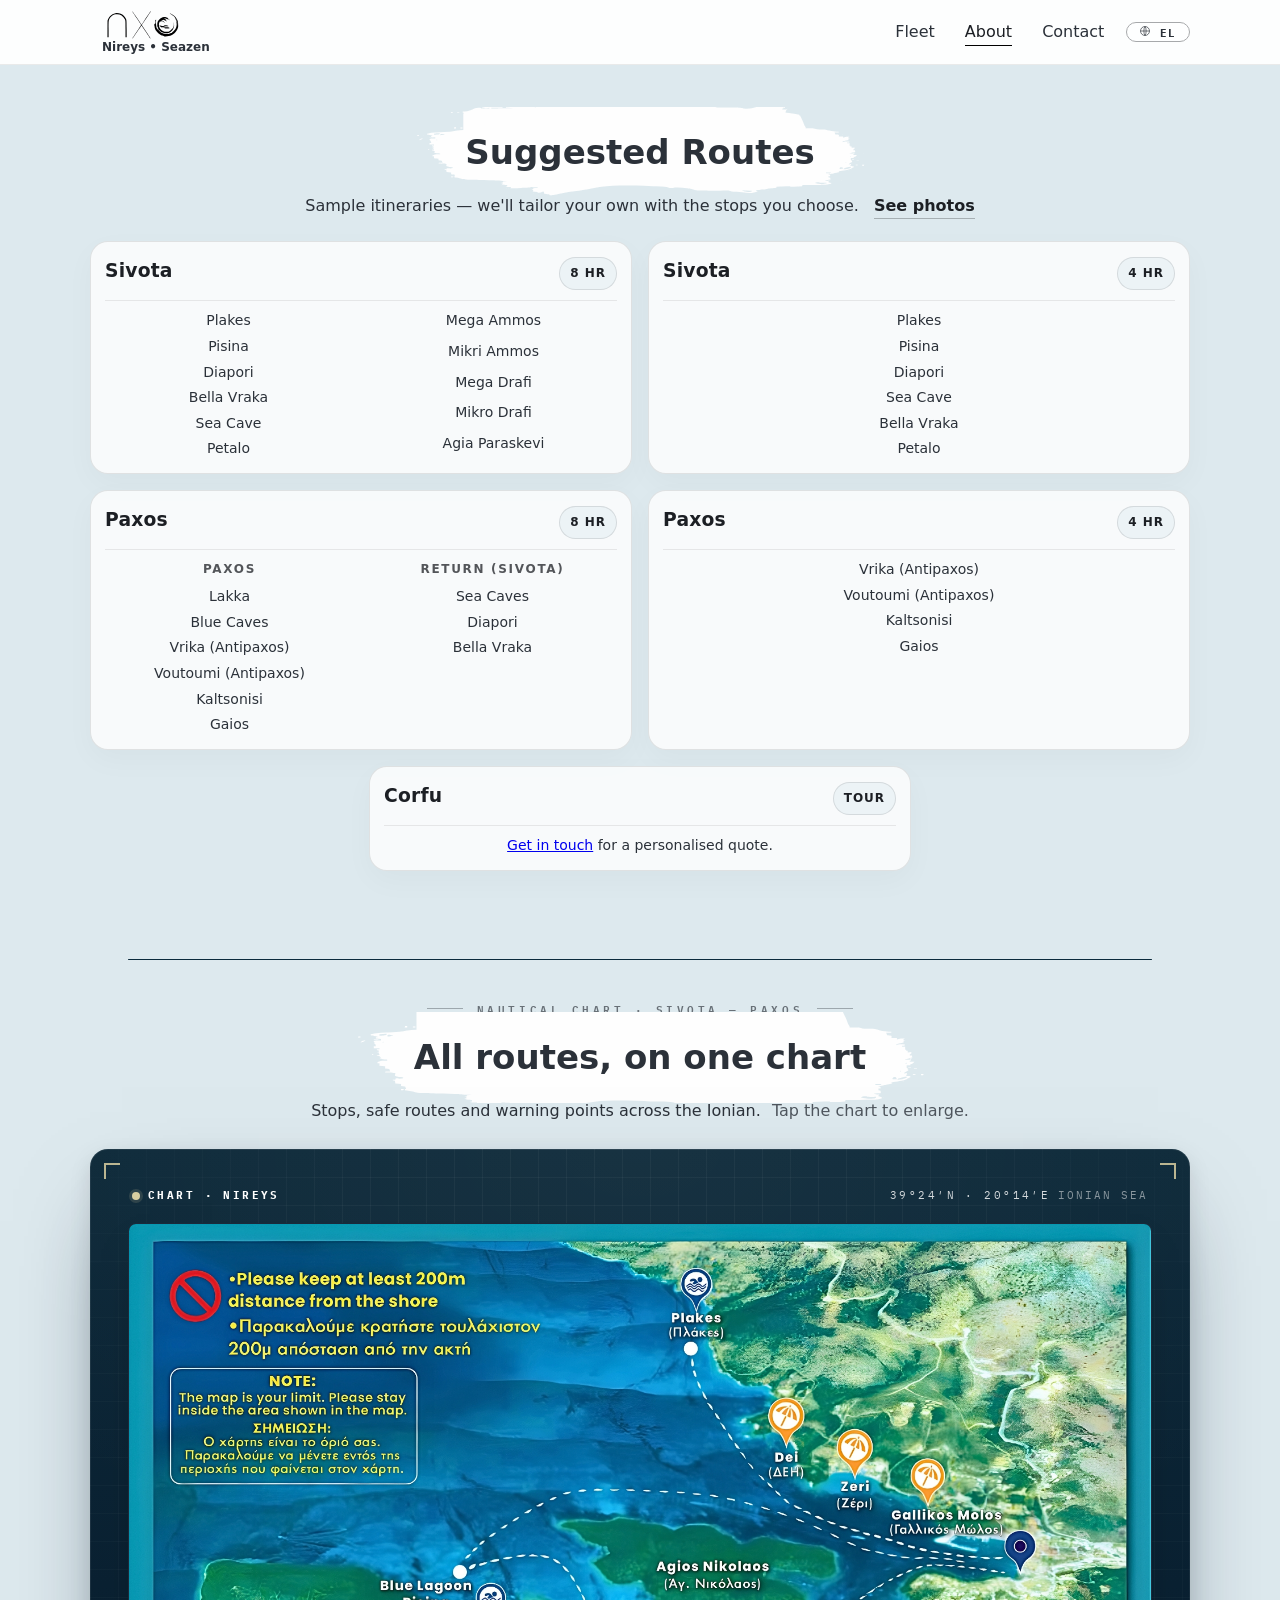
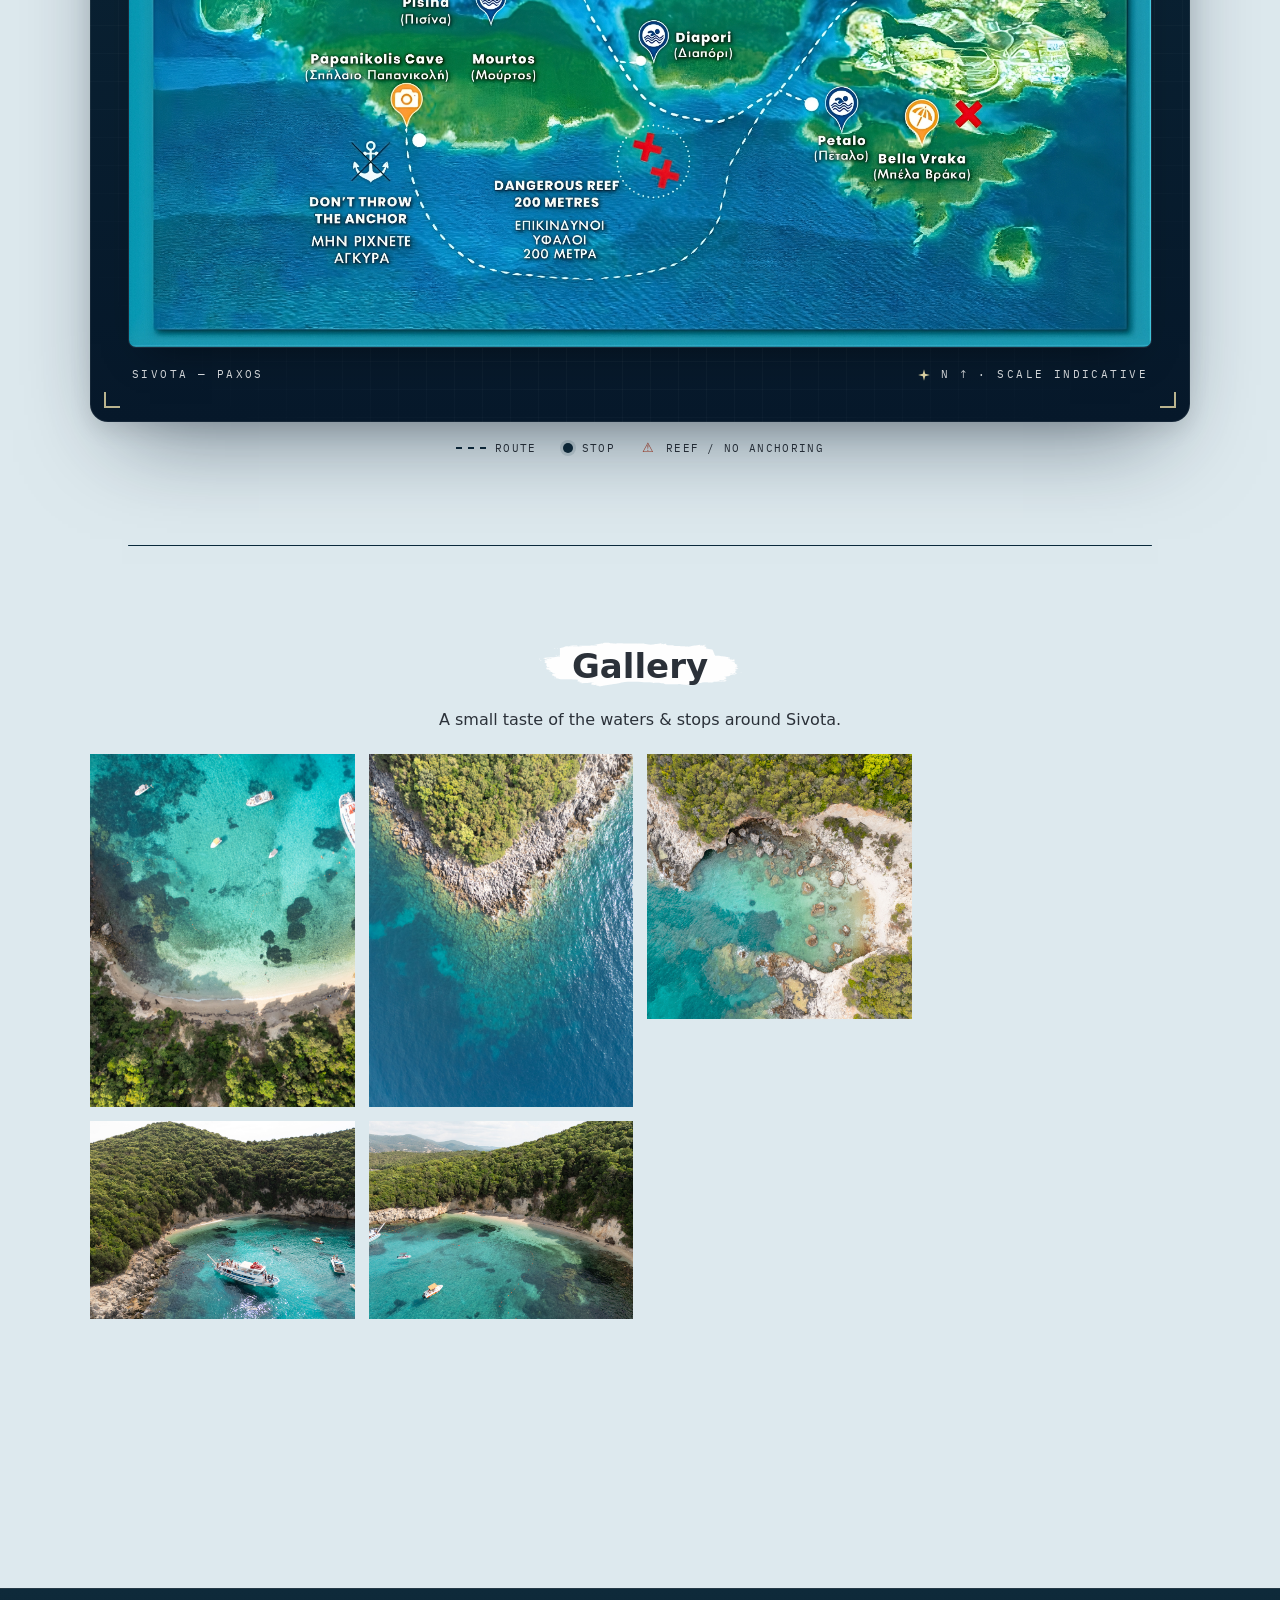
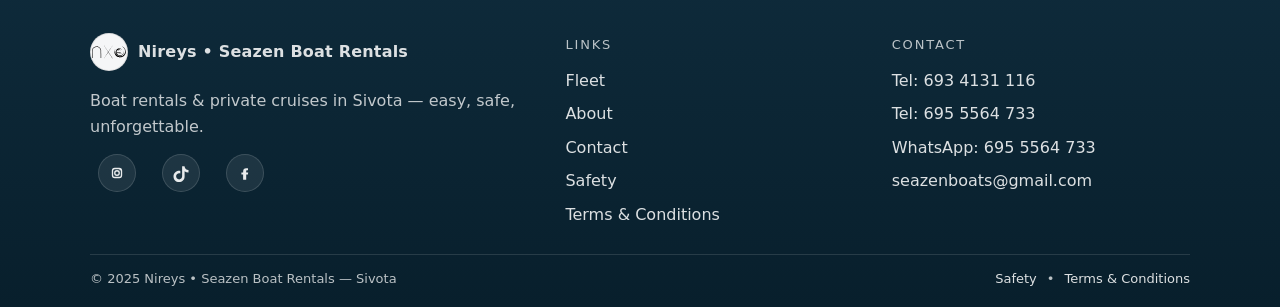
==== about.en.html @ 86f26b57 "first commit" ====
<!doctype html>
<html lang="en">
<head>
  <meta charset="utf-8"/>
  <meta name="viewport" content="width=device-width, initial-scale=1"/>
  <title>About &amp; Routes · Nireys • Seazen Boat Rentals — Sivota</title>
  <meta name="description" content="Suggested routes from Sivota, ideas for stops and a photo gallery — Nireys • Seazen Boat Rentals."/>
  <link rel="icon" href="assets/logo.svg"/>
  <link rel="stylesheet" href="styles.css"/>

  <link rel="preconnect" href="https://fonts.googleapis.com">
  <link rel="preconnect" href="https://fonts.gstatic.com" crossorigin>
  <link rel="stylesheet" href="https://fonts.googleapis.com/css2?family=IBM+Plex+Mono:wght@400;600;700&display=swap">

  <style>
    /* ===== Utility: pages without hero (fixed header offset) ===== */
    .page-offset{
      padding-top: var(--header-h);
    }

    /* ===================== GALLERY (About) ===================== */
    .gallery-grid{
      columns: 4;
      column-gap: 14px;
    }

    .gallery-grid .g-item{
      width: 100%;
      display: block;
      margin: 0 0 14px;

      padding: 0;
      border: 0;
      background: transparent;

      overflow: hidden;
      cursor: zoom-in;

      -webkit-tap-highlight-color: transparent;
    }

    .gallery-grid .g-item:focus-visible{
      outline: 2px solid color-mix(in oklab, var(--navy), white 25%);
      outline-offset: 3px;
    }

    .gallery-grid img{
      width: 100%;
      height: auto;
      display: block;
    }

    @media (max-width: 900px){
      .gallery-grid{ columns: 2; column-gap: 10px; }
      .gallery-grid .g-item{ margin-bottom: 10px; }
    }
    @media (max-width: 480px){
      .gallery-grid{ column-gap: 8px; }
      .gallery-grid .g-item{ margin-bottom: 8px; }
    }

    /* ===================== LIGHTBOX (global, reusable) ===================== */
    .lb-backdrop{
      position:fixed; inset:0; z-index:2000;
      background: rgba(0,0,0,.88);
      display:flex; align-items:center; justify-content:center;
    }
    .lb-backdrop[hidden]{ display:none }

    .lb-dialog{ position:relative; width:min(92vw, 1100px); }

    .lb-figure{
      position:relative;
      background:#000;
      border-radius:12px;
      overflow:hidden;
      aspect-ratio: 16/10;
    }

    .lb-figure img{
      width:100%;
      height:100%;
      object-fit:contain;
      background:#000;
      display:block;
    }

    .lb-close, .lb-prev, .lb-next{
      position:absolute; top:50%; transform:translateY(-50%);
      width:44px; height:44px; border:none; border-radius:999px; cursor:pointer;
      display:grid; place-items:center; color:#fff; background: rgba(255,255,255,.18);
      box-shadow:0 6px 20px rgba(0,0,0,.35);
      backdrop-filter: blur(2px);
    }

    .lb-prev{ left:10px }
    .lb-next{ right:10px }

    .lb-close{
      top:10px; right:10px; transform:none;
      width:40px; height:40px;
    }

    .lb-close:hover, .lb-prev:hover, .lb-next:hover{
      background: rgba(255,255,255,.28);
    }

    @media (max-width:640px){
      .lb-dialog{ width:100vw }
      .lb-figure{ aspect-ratio:auto; height: 86svh }
    }

    .sub-link{
      display:inline-block;
      margin-left: 10px;
      font-weight: 800;
      color: var(--ink);
      text-decoration: none;
      border-bottom: 1px solid rgba(0,0,0,.25);
    }

    .sub-link:hover{
      border-bottom-color: rgba(0,0,0,.55);
    }

    /* ===================== CHART / NAUTICAL MAP ===================== */
    .chart-section{ padding-top: 8px; }

    .chart-kicker{
      font-family: "IBM Plex Mono", ui-monospace, SFMono-Regular, Menlo, Consolas, monospace;
      font-size: 11px;
      font-weight: 600;
      letter-spacing: .32em;
      text-transform: uppercase;
      color: var(--ink-soft);
      opacity: .65;
      text-align: center;
      margin: 0 0 8px;
      display: flex;
      align-items: center;
      justify-content: center;
      gap: 14px;
    }
    .chart-kicker::before,
    .chart-kicker::after{
      content: "";
      width: 36px;
      height: 1px;
      background: currentColor;
      opacity: .55;
    }

    .chart-section h2{ text-align: center; }
    .chart-section .sub{ text-align: center; }

    .chart-frame{
      position: relative;
      margin: 26px auto 18px;
      padding: 38px;
      background:
        radial-gradient(120% 90% at 50% 0%, rgba(255,255,255,.04), transparent 60%),
        linear-gradient(180deg, #0e2a3a, #06182a);
      border-radius: 18px;
      box-shadow:
        0 40px 90px -32px rgba(8, 24, 42, .55),
        0 8px 22px rgba(0, 0, 0, .10),
        inset 0 0 0 1px rgba(255, 255, 255, .06);
      overflow: hidden;
    }

    .chart-frame::before{
      content: "";
      position: absolute; inset: 0;
      background-image:
        linear-gradient(rgba(255,255,255,.04) 1px, transparent 1px),
        linear-gradient(90deg, rgba(255,255,255,.04) 1px, transparent 1px);
      background-size: 28px 28px;
      mask-image: radial-gradient(ellipse at 50% 40%, #000 55%, transparent 92%);
      -webkit-mask-image: radial-gradient(ellipse at 50% 40%, #000 55%, transparent 92%);
      pointer-events: none;
    }

    .chart-corner{
      position: absolute;
      width: 16px; height: 16px;
      border-color: rgba(217, 206, 160, .85);
      border-style: solid;
      border-width: 0;
      pointer-events: none;
      z-index: 3;
    }
    .chart-corner--tl{ top: 14px; left: 14px;  border-left-width: 2px; border-top-width: 2px; }
    .chart-corner--tr{ top: 14px; right: 14px; border-right-width: 2px; border-top-width: 2px; }
    .chart-corner--bl{ bottom: 14px; left: 14px;  border-left-width: 2px; border-bottom-width: 2px; }
    .chart-corner--br{ bottom: 14px; right: 14px; border-right-width: 2px; border-bottom-width: 2px; }

    .chart-bar{
      position: relative;
      z-index: 2;
      display: flex;
      align-items: center;
      justify-content: space-between;
      gap: 16px;
      color: rgba(255, 255, 255, .82);
      font-family: "IBM Plex Mono", ui-monospace, SFMono-Regular, Menlo, Consolas, monospace;
      font-size: 11px;
      letter-spacing: .22em;
      text-transform: uppercase;
    }
    .chart-bar--top{ margin: 0 4px 18px; }
    .chart-bar--bot{ margin: 18px 4px 0; }

    .chart-tag{
      display: inline-flex;
      align-items: center;
      gap: 8px;
      white-space: nowrap;
    }
    .chart-tag__dot{
      width: 8px; height: 8px;
      border-radius: 999px;
      background: #d9cea0;
      box-shadow: 0 0 0 3px rgba(217, 206, 160, .15);
    }
    .chart-tag--strong{ color: #fff; font-weight: 700; }
    .chart-tag__sub{
      color: rgba(255,255,255,.5);
      font-weight: 400;
      letter-spacing: .18em;
    }

    .chart-compass{
      display: inline-flex;
      align-items: center;
      justify-content: center;
      width: 18px; height: 18px;
      color: #d9cea0;
    }

    .chart-image{
      position: relative;
      z-index: 1;
      display: block;
      width: 100%;
      margin: 0;
      padding: 0;
      background: #07182a;
      border: 1px solid rgba(255, 255, 255, .08);
      border-radius: 8px;
      overflow: hidden;
      cursor: zoom-in;
      -webkit-tap-highlight-color: transparent;
      box-shadow:
        inset 0 0 0 1px rgba(0, 0, 0, .35),
        0 18px 40px -22px rgba(0, 0, 0, .55);
    }

    .chart-image img{
      display: block;
      width: 100%;
      height: auto;
      transition: transform .7s cubic-bezier(.2, .7, .2, 1);
    }

    .chart-image:hover img,
    .chart-image:focus-visible img{ transform: scale(1.018); }

    .chart-image:focus-visible{
      outline: 2px solid color-mix(in oklab, var(--wheat), white 20%);
      outline-offset: 4px;
    }

    .chart-zoom{
      position: absolute;
      bottom: 14px; right: 14px;
      display: inline-flex;
      align-items: center;
      gap: 8px;
      padding: 9px 13px;
      border-radius: 999px;
      background: rgba(7, 24, 42, .82);
      color: #fff;
      font-family: "IBM Plex Mono", ui-monospace, SFMono-Regular, Menlo, Consolas, monospace;
      font-size: 10px;
      font-weight: 600;
      letter-spacing: .22em;
      text-transform: uppercase;
      backdrop-filter: blur(6px);
      -webkit-backdrop-filter: blur(6px);
      border: 1px solid rgba(217, 206, 160, .35);
      opacity: 0;
      transform: translateY(6px);
      transition: opacity .25s ease, transform .25s ease;
      pointer-events: none;
    }
    .chart-zoom svg{ width: 12px; height: 12px; }
    .chart-image:hover .chart-zoom,
    .chart-image:focus-visible .chart-zoom{
      opacity: 1;
      transform: translateY(0);
    }
    @media (hover: none){
      .chart-zoom{ opacity: 1; transform: none; }
    }

    .chart-legend{
      list-style: none;
      display: flex;
      flex-wrap: wrap;
      justify-content: center;
      gap: 10px 26px;
      margin: 14px auto 0;
      padding: 0;
      font-family: "IBM Plex Mono", ui-monospace, SFMono-Regular, Menlo, Consolas, monospace;
      font-size: 11px;
      letter-spacing: .12em;
      text-transform: uppercase;
      color: var(--ink-soft);
    }
    .chart-legend li{
      display: inline-flex;
      align-items: center;
      gap: 9px;
    }
    .chart-legend__line{
      display: inline-block;
      width: 30px; height: 2px;
      background-image: linear-gradient(90deg, var(--navy) 0 6px, transparent 6px 12px);
      background-size: 12px 2px;
      background-repeat: repeat-x;
    }
    .chart-legend__pin{
      width: 10px; height: 10px; border-radius: 999px;
      background: var(--navy);
      box-shadow: 0 0 0 3px rgba(14, 42, 58, .12);
    }
    .chart-legend__warn{
      width: 16px; height: 16px;
      display: inline-flex; align-items: center; justify-content: center;
      color: #b1442b;
      font-size: 13px;
    }

    @media (max-width: 720px){
      .chart-frame{ padding: 26px 18px; border-radius: 16px; }
      .chart-bar{ font-size: 10px; letter-spacing: .18em; }
      .chart-bar--top, .chart-bar--bot{ margin-left: 0; margin-right: 0; }
      .chart-corner{ width: 12px; height: 12px; }
      .chart-corner--tl, .chart-corner--tr{ top: 10px; }
      .chart-corner--bl, .chart-corner--br{ bottom: 10px; }
      .chart-corner--tl, .chart-corner--bl{ left: 10px; }
      .chart-corner--tr, .chart-corner--br{ right: 10px; }
      .chart-tag__sub{ display: none; }
    }
    @media (max-width: 480px){
      .chart-bar{ flex-direction: column; align-items: flex-start; gap: 6px; letter-spacing: .14em; }
      .chart-bar--top .chart-tag:last-child,
      .chart-bar--bot .chart-tag:last-child{ align-self: flex-end; }
      .chart-zoom{ font-size: 9px; padding: 7px 10px; }
      .chart-legend{ font-size: 10px; gap: 8px 18px; }
    }

  </style>

</head>

<body>

  <!-- ===== Header ===== -->
  <header class="site-header">
    <div class="container nav" id="nav">
      <a href="index.en.html" class="brand">
        <img src="assets/logo.svg" alt="Nireys • Seazen logo" class="brand-logo"/>
        <div class="brand-title">Nireys • Seazen</div>
      </a>
      <button class="mobile-toggle" aria-label="Menu">☰</button>
      <ul>
        <li><a href="fleet.en.html">Fleet</a></li>
        <li><a href="about.en.html" aria-current="page">About</a></li>
        <li><a href="contact.en.html">Contact</a></li>
      </ul>
      <a class="lang-toggle" href="about.html" hreflang="el" aria-label="Μετάβαση στα ελληνικά">
        <svg class="lang-toggle__globe" viewBox="0 0 24 24" aria-hidden="true">
          <circle cx="12" cy="12" r="9" fill="none" stroke="currentColor" stroke-width="1.6"/>
          <path d="M3 12h18M12 3c3 3 3 15 0 18M12 3c-3 3-3 15 0 18" fill="none" stroke="currentColor" stroke-width="1.6"/>
        </svg>
        EL
      </a>
    </div>
  </header>

  <main class="page page-offset">


    <section class="section routes" aria-labelledby="routes-title">
      <div class="container">
        <h2 id="routes-title">Suggested Routes</h2>
        <p class="sub">
          Sample itineraries — we'll tailor your own with the stops you choose.
          <a class="sub-link" href="#gallery">See photos</a>
        </p>


        <div class="route-grid">

          <!-- Sivota 8h -->
          <article class="route-card">
            <header class="route-head">
              <h3>Sivota</h3>
              <span class="route-badge">8 hr</span>
            </header>

            <div class="route-cols" aria-label="Stops">
              <div class="route-col">
                <div class="route-item">Plakes</div>
                <div class="route-item">Pisina</div>
                <div class="route-item">Diapori</div>
                <div class="route-item">Bella Vraka</div>
                <div class="route-item">Sea Cave</div>
                <div class="route-item">Petalo</div>
              </div>
              <div class="route-col">
                <div class="route-item">Mega Ammos</div>
                <div class="route-item">Mikri Ammos</div>
                <div class="route-item">Mega Drafi</div>
                <div class="route-item">Mikro Drafi</div>
                <div class="route-item">Agia Paraskevi</div>
              </div>
            </div>
          </article>

          <!-- Sivota 4h -->
          <article class="route-card">
            <header class="route-head">
              <h3>Sivota</h3>
              <span class="route-badge">4 hr</span>
            </header>

            <div class="route-cols single" aria-label="Stops">
              <div class="route-col">
                <div class="route-item">Plakes</div>
                <div class="route-item">Pisina</div>
                <div class="route-item">Diapori</div>
                <div class="route-item">Sea Cave</div>
                <div class="route-item">Bella Vraka</div>
                <div class="route-item">Petalo</div>
              </div>
            </div>
          </article>

          <!-- Paxos 8h -->
          <article class="route-card">
            <header class="route-head">
              <h3>Paxos</h3>
              <span class="route-badge">8 hr</span>
            </header>

            <div class="route-split">
              <div>
                <div class="route-kicker">Paxos</div>
                <div class="route-cols single">
                  <div class="route-col">
                    <div class="route-item">Lakka</div>
                    <div class="route-item">Blue Caves</div>
                    <div class="route-item">Vrika (Antipaxos)</div>
                    <div class="route-item">Voutoumi (Antipaxos)</div>
                    <div class="route-item">Kaltsonisi</div>
                    <div class="route-item">Gaios</div>
                  </div>
                </div>
              </div>

              <div>
                <div class="route-kicker">Return (Sivota)</div>
                <div class="route-cols single">
                  <div class="route-col">
                    <div class="route-item">Sea Caves</div>
                    <div class="route-item">Diapori</div>
                    <div class="route-item">Bella Vraka</div>
                  </div>
                </div>
              </div>
            </div>
          </article>

          <!-- Paxos 4h -->
          <article class="route-card">
            <header class="route-head">
              <h3>Paxos</h3>
              <span class="route-badge">4 hr</span>
            </header>

            <div class="route-cols single" aria-label="Stops">
              <div class="route-col">
                <div class="route-item">Vrika (Antipaxos)</div>
                <div class="route-item">Voutoumi (Antipaxos)</div>
                <div class="route-item">Kaltsonisi</div>
                <div class="route-item">Gaios</div>
              </div>
            </div>
          </article>

          <!-- Corfu Tour -->
          <article class="route-card route-card--center">
            <header class="route-head">
              <h3>Corfu</h3>
              <span class="route-badge">Tour</span>
            </header>

            <div class="route-cols single" aria-label="Information">
              <div class="route-col">
                <div class="route-item">
                  <a href="contact.en.html">Get in touch</a> for a personalised quote.
                </div>
              </div>
            </div>
          </article>

        </div>
      </div>
    </section>




    <!-- Separator -->
    <div class="separator"></div>

    <!-- ===== Nautical Chart / Map ===== -->
    <section class="section chart-section" aria-labelledby="chart-title">
      <div class="container">
        <p class="chart-kicker">Nautical Chart · Sivota — Paxos</p>
        <h2 id="chart-title">All routes, on one chart</h2>
        <p class="sub">
          Stops, safe routes and warning points across the Ionian.
          <span style="display:inline-block; margin-left:6px; opacity:.8;">Tap the chart to enlarge.</span>
        </p>

        <figure class="chart-frame" id="chartFrame">
          <span class="chart-corner chart-corner--tl" aria-hidden="true"></span>
          <span class="chart-corner chart-corner--tr" aria-hidden="true"></span>
          <span class="chart-corner chart-corner--bl" aria-hidden="true"></span>
          <span class="chart-corner chart-corner--br" aria-hidden="true"></span>

          <div class="chart-bar chart-bar--top">
            <span class="chart-tag chart-tag--strong">
              <span class="chart-tag__dot" aria-hidden="true"></span>
              Chart · Nireys
            </span>
            <span class="chart-tag">
              39°24′N · 20°14′E
              <span class="chart-tag__sub">Ionian Sea</span>
            </span>
          </div>

          <button class="chart-image" type="button" id="chartOpen" aria-label="Open enlarged chart">
            <img src="img/Sivota_Map_HR.jpg"
                 alt="Sivota — Paxos route chart with stops and safety points"
                 loading="lazy" decoding="async">
            <span class="chart-zoom" aria-hidden="true">
              <svg viewBox="0 0 24 24" aria-hidden="true">
                <circle cx="11" cy="11" r="6.5" fill="none" stroke="currentColor" stroke-width="2"/>
                <path d="M16 16l5 5" fill="none" stroke="currentColor" stroke-width="2" stroke-linecap="round"/>
                <path d="M8 11h6M11 8v6" stroke="currentColor" stroke-width="1.6" stroke-linecap="round"/>
              </svg>
              Enlarge
            </span>
          </button>

          <div class="chart-bar chart-bar--bot">
            <span class="chart-tag">Sivota — Paxos</span>
            <span class="chart-tag">
              <span class="chart-compass" aria-hidden="true">
                <svg viewBox="0 0 24 24" width="14" height="14">
                  <path d="M12 2 14 10 22 12 14 14 12 22 10 14 2 12 10 10z" fill="currentColor"/>
                </svg>
              </span>
              N ↑ · Scale Indicative
            </span>
          </div>
        </figure>

        <ul class="chart-legend" aria-label="Chart legend">
          <li><span class="chart-legend__line" aria-hidden="true"></span> Route</li>
          <li><span class="chart-legend__pin" aria-hidden="true"></span> Stop</li>
          <li><span class="chart-legend__warn" aria-hidden="true">⚠</span> Reef / No anchoring</li>
        </ul>
      </div>
    </section>

    <div class="separator"></div>

    <section class="section gallery" aria-labelledby="gallery-title" id="gallery">
      <div class="container">
        <h2 id="gallery-title">Gallery</h2>
        <p class="sub">A small taste of the waters &amp; stops around Sivota.</p>

        <div class="gallery-grid" data-lightbox="gallery">
          <button class="g-item" type="button">
            <img src="img/sivota/sivota (1).jpg" alt="Sivota — photo 1" loading="lazy" decoding="async">
          </button>
          <button class="g-item" type="button">
            <img src="img/sivota/sivota (2).jpg" alt="Sivota — photo 2" loading="lazy" decoding="async">
          </button>
          <button class="g-item" type="button">
            <img src="img/sivota/sivota (3).jpg" alt="Sivota — photo 3" loading="lazy" decoding="async">
          </button>
          <button class="g-item" type="button">
            <img src="img/sivota/sivota (4).jpg" alt="Sivota — photo 4" loading="lazy" decoding="async">
          </button>
          <button class="g-item" type="button">
            <img src="img/sivota/sivota (5).jpg" alt="Sivota — photo 5" loading="lazy" decoding="async">
          </button>
          <button class="g-item" type="button">
            <img src="img/sivota/sivota (6).jpg" alt="Sivota — photo 6" loading="lazy" decoding="async">
          </button>
          <button class="g-item" type="button">
            <img src="img/sivota/sivota (7).jpg" alt="Sivota — photo 7" loading="lazy" decoding="async">
          </button>
          <button class="g-item" type="button">
            <img src="img/sivota/sivota (8).jpg" alt="Sivota — photo 8" loading="lazy" decoding="async">
          </button>
          <button class="g-item" type="button">
            <img src="img/sivota/sivota (9).jpg" alt="Sivota — photo 9" loading="lazy" decoding="async">
          </button>
          <button class="g-item" type="button">
            <img src="img/sivota/sivota (10).jpg" alt="Sivota — photo 10" loading="lazy" decoding="async">
          </button>
          <button class="g-item" type="button">
            <img src="img/sivota/sivota (11).jpg" alt="Sivota — photo 11" loading="lazy" decoding="async">
          </button>
          <button class="g-item" type="button">
            <img src="img/sivota/sivota (12).jpg" alt="Sivota — photo 12" loading="lazy" decoding="async">
          </button>
        </div>

      </div>
    </section>

  </main>

  <footer class="footer" aria-label="Footer">
    <div class="container">

      <div class="footer-inner">

        <!-- Brand / short intro -->
        <div class="footer-col footer-col--brand">
          <a class="footer-logo" href="index.en.html" aria-label="Nireys • Seazen Boat Rentals (About)">
            <img src="assets/logo.svg" alt="Nireys • Seazen logo">
            <span>Nireys • Seazen Boat Rentals</span>
          </a>

          <p class="footer-tagline">
            Boat rentals &amp; private cruises in Sivota — easy, safe, unforgettable.
          </p>

          <div class="socials" aria-label="Social media">
            <a href="https://www.instagram.com/seazenboats?igsh=MXNxYzJ4a2Ezd3Y5dg==" target="_blank" rel="noopener" aria-label="Instagram">
              <svg viewBox="0 0 24 24" fill="none" aria-hidden="true">
                <rect x="6" y="6" width="12" height="12" rx="3" stroke="currentColor" stroke-width="1.8"/>
                <circle cx="12" cy="12" r="3" stroke="currentColor" stroke-width="1.8"/>
                <circle cx="16.2" cy="7.8" r="1" fill="currentColor"/>
              </svg>
            </a>

            <a href="https://www.tiktok.com/@seazenboats?_t=8lZWLbHML3J&_r=1" target="_blank" rel="noopener" aria-label="TikTok">
              <svg viewBox="0 0 24 24" aria-hidden="true">
                <path fill="currentColor" d="M16.7 3c.4 3 2.2 4.8 5.3 5.1v3.2c-1.9.1-3.6-.5-5.2-1.7v7.3c0 4.1-3.3 7.1-7.4 7.1-4.3 0-7.4-3.4-7.4-7.5 0-4.1 3.2-7.5 7.6-7.5.5 0 1 .1 1.5.2v3.5c-.5-.2-1-.4-1.6-.4-2.2 0-4 1.8-4 4.1s1.8 4.1 4 4.1c2.3 0 3.9-1.5 4-4.1V3h3.2Z"/>
              </svg>
            </a>

            <a href="https://www.facebook.com/nireysyachting" target="_blank" rel="noopener" aria-label="Facebook">
              <svg viewBox="0 0 24 24" aria-hidden="true">
                <path fill="currentColor" d="M13.6 21v-7h2.3l.4-2.7h-2.7V9.6c0-.8.2-1.3 1.3-1.3H16V5.9c-.2 0-1.3-.1-2.5-.1-2.4 0-4 1.5-4 4.2v1.3H7.2V14h2.3v7h4.1Z"/>
              </svg>
            </a>
          </div>
        </div>

        <!-- Links -->
        <nav class="footer-col footer-col--links" aria-label="Quick links">
          <div class="footer-title">Links</div>
          <ul class="footer-list">
            <li><a href="fleet.en.html">Fleet</a></li>
            <li><a href="about.en.html">About</a></li>
            <li><a href="contact.en.html">Contact</a></li>
            <li><a href="safety.en.html">Safety</a></li>
            <li><a href="terms.en.html">Terms &amp; Conditions</a></li>
          </ul>
        </nav>

        <!-- Contact -->
        <div class="footer-col footer-col--contact">
          <div class="footer-title">Contact</div>
          <ul class="footer-list">
            <li><a href="tel:+306934131116">Tel: 693 4131 116</a></li>
            <li><a href="tel:+306955564733">Tel: 695 5564 733</a></li>
            <li><a href="https://wa.me/306955564733" target="_blank" rel="noopener">WhatsApp: <span style="white-space:nowrap">695 5564 733</span></a></li>
            <li><a href="mailto:seazenboats@gmail.com">seazenboats@gmail.com</a></li>
          </ul>
        </div>

      </div>

      <div class="footer-bottom">
        <div>© 2025 Nireys • Seazen Boat Rentals — Sivota</div>
        <div class="footer-legal">
          <a href="safety.en.html">Safety</a>
          <span aria-hidden="true">•</span>
          <a href="terms.en.html">Terms &amp; Conditions</a>
        </div>
      </div>

    </div>
  </footer>

  <script src="scripts/scripts.js"></script>
  <script>
    (function(){
      var btn = document.getElementById('chartOpen');
      if (!btn) return;
      btn.addEventListener('click', function(){
        var img = btn.querySelector('img');
        if (!img) return;
        var open = window.Nireus && window.Nireus.openLightbox;
        if (typeof open === 'function'){
          open([{ src: img.currentSrc || img.src, alt: img.alt || '' }], 0);
        } else {
          window.open(img.currentSrc || img.src, '_blank', 'noopener');
        }
      });
    })();
  </script>
</body>
</html>
---- styles.css ----
/* --------- Design tokens --------- */
:root{
  --sand:#efebe5;
  /*--wheat:#dcc9a3;    /* πιο “μπισκοτένιο”, πιο καθαρό δίπλα στο μπλε */
  --wheat:#d9cea0;
  --ink:#1c1f24;
  --ink-soft:#2b3139;
  --white:#ffffff;

  /* footer color */
  --navy: #0e2a3a;     /* σκουρο μπλε */
  --navy-2: #081f2c;   /* πιο βαθύ για gradient */


  /*--sea:#446e83;  /* μπλε φωτη */
  /*--sea: #d0e2ed; /* baby blue*/ 
  /*--sea:#26415c; /* DAAARK */
  --sea:#dde9ee;

  /* Header height */
  --header-h: 64px;

  /* Page fixed background (edit me) TODO */
  /* --bg-image: url("img/sea-bg.jpg"); */
  --bg-overlay: linear-gradient(to bottom, rgba(255,255,255,.35), rgba(255,255,255,.55));
}



/* --------- Base / Reset --------- */
*{ box-sizing:border-box }
html{ 
  scroll-behavior:smooth;
  height:100%;
  background: var(--sand);   /* TODO */
}

/* Main γεμίζει τον διαθέσιμο χώρο */
main{ flex: 1 0 auto }

body{
  margin:0; 
  min-height:100%;
  display: flex;
  flex-direction: column;
  font-family: system-ui,-apple-system, Segoe UI, Roboto, Ubuntu, Cantarell, Noto Sans, Helvetica, Arial, "Apple Color Emoji","Segoe UI Emoji";
  color:var(--ink);
  line-height:1.6;
  background: transparent; /* αφήνουμε να φανεί το fixed bg */
}

body::before{
  content:"";
  position:fixed; inset:0; z-index:-1; pointer-events:none;
  background:
    var(--bg-overlay);
    /*, var(--bg-image); */
  background-repeat:no-repeat, no-repeat;
  background-position:center center, center center;
  background-size:cover, cover;
}

.container{ width:min(1100px, 92%); margin:0 auto }

/* ========== Header ========== */
.site-header{
  position:fixed; top:0; left:0; right:0; z-index:1000;
  /* backdrop-filter: blur(6px) saturate(100%);
  -webkit-backdrop-filter: blur(6px) saturate(130%); */
  background: rgba(255,255,255,.92);  /* πιο αδιαφανές αντί για blur */
  border-bottom: 1px solid rgba(0,0,0,.08);
}

.site-header .nav{
  display:flex; align-items:center;
  gap:10px; min-height:var(--header-h);
}
.site-header .nav .brand{ margin-right:auto; }

/* Brand: logo πάνω, title κάτω, κεντραρισμένα */
.brand{
  display:inline-flex;
  flex-direction:column;
  align-items:center;
  gap:2px;
  color:var(--ink);
  text-decoration:none;
}

/* logo */
.brand-logo{
  width:82px;
  height:32px;
  display:block;
}

/* title logo */
.brand-title{
  font-weight:600;
  font-size:12px;
  line-height:1.1;
  text-align:center;
}


/* Menu */
.nav ul{
  display:flex; align-items:center; gap:6px;
  list-style:none; margin:0; padding:0
}

.nav a{
  padding:2px 12px; border-radius:10px;
  color:var(--ink-soft); transition:.2s; text-decoration:none;
  position: relative;
  display: inline-block;
}
.nav a:hover{ background:rgba(158,193,207,.18); color:var(--ink) }

/* active link: χωρίς background */
.nav a[aria-current="page"]{
  background: transparent;
  color: var(--ink);
  text-decoration: none; /* για να μην υπάρχει το κλασικό underline */
}

/* η γραμμή */
.nav a[aria-current="page"]::after{
  content:"";
  position:absolute;

  /* αυτά (12px) ταιριάζουν με το padding σου: 8px 12px */
  left:12px;
  right:12px;

  bottom:1px;     /* παίξε λίγο: 0px–6px */
  height:1px;
  background:#000;

  transform: scaleX(0);
  transform-origin: left;
  animation: nav-underline .28s ease-out forwards;
}

@keyframes nav-underline{
  to{ transform: scaleX(1); }
}

/* να μην “κουμπώνει” background στο hover όταν είναι active */
.nav a[aria-current="page"]:hover{
  background: transparent;
}

/* ========== Mobile menu (απλό & μικρό) ========== */
.mobile-toggle{
  appearance:none; border:0; background:transparent; font-size:22px;
  padding:6px 8px; border-radius:10px; color:var(--ink); display:none;
}

/* ========== Language toggle (EN / EL) ========== */
.lang-toggle{
  display: inline-flex;
  align-items: center;
  gap: 6px;
  padding: 5px 11px;
  border-radius: 999px;
  border: 1px solid color-mix(in oklab, var(--ink), white 65%);
  background: rgba(255,255,255,.55);
  color: var(--ink);
  text-decoration: none;
  font-family: ui-monospace, "IBM Plex Mono", SFMono-Regular, Menlo, Consolas, monospace;
  font-size: 11px;
  font-weight: 700;
  letter-spacing: .14em;
  text-transform: uppercase;
  line-height: 1;
  white-space: nowrap;
  transition: background .2s ease, color .2s ease, border-color .2s ease, transform .12s ease;
}
.lang-toggle:hover,
.lang-toggle:focus-visible{
  background: var(--navy);
  color: #fff;
  border-color: var(--navy);
  outline: 0;
}
.lang-toggle:active{ transform: translateY(1px); }
.lang-toggle__globe{
  width: 12px; height: 12px;
  flex: 0 0 auto;
  opacity: .85;
}

@media (max-width:900px){
  :root{ --header-h:56px }
  .mobile-toggle{ display:inline-block }
  .nav{ flex-wrap:wrap }
  .nav ul{
    width:100%; flex-direction:column; align-items:stretch; gap:4px;
    max-height:0; overflow:hidden; padding:0;
    transition:max-height .25s ease, padding .25s ease;
  }
  .nav.open ul{ max-height:70vh; padding:6px 0 }
  .nav a{ padding:10px 12px }

  /* Keep lang toggle + burger on the top row, ul wraps below */
  .lang-toggle{ order: 1; padding: 4px 9px; font-size: 10.5px; }
  .mobile-toggle{ order: 2; }
  .nav ul{ order: 3; }
  .nav ul .lang-toggle{ display: none; } /* never inside the menu */
}

/* ===== Hero με video — σωστή στοίβαξη ===== */

:root{
  --hero-h: clamp(420px, 82svh, 820px);
}
@supports not (height: 1svh){
  :root{ --hero-h: clamp(420px, 82vh, 820px) } /* fallback */
}

.hero{
  position: fixed;
  top: 0; left: 0; right: 0;
  height: var(--hero-h);
  overflow: hidden;
  background: transparent;
  z-index: 0;
}
.hero .wrap{
  display:grid;
  grid-template-columns: 1.2fr .8fr;
  gap:40px;
  padding:calc(var(--header-h) + 16px) 0 64px; /*Δημιουργει κενο αναμεσα στο main Και το hero TODO*/ 
}
@media (max-width: 960px){ 
  .hero .wrap{ 
    padding:calc(var(--header-h) + 16px) 0 64px; /*Δημιουργει κενο αναμεσα στο main Και το hero TODO*/ 
    grid-template-columns:1fr
  } 
}

.hero.hero-with-video{
  isolation: isolate;
  color:#fff;
}
.hero.hero-with-video .hero-video-wrap{
  position:absolute; 
  inset:0;
  z-index: 0;
  overflow:hidden;
  background:#000;
}
.hero.hero-with-video .hero-video{
  position:absolute;
  inset:0;
  width:100%;
  height:100%;
  object-fit:cover;
  object-position: 45%;
  display:block;
}

.hero.hero-with-video .hero-overlay{
  position:absolute; inset:0;
  background: linear-gradient(180deg, rgba(0,0,0,.25), rgba(0,0,0,.35));
  z-index:1; pointer-events:none;
}
.hero.hero-with-video .hero-content{
  position:relative; 
  z-index:2; 
  margin-top: 10px;
}

/*TODO PIO SKOTINO ME AYTO */
/* Δώσε λίγη ανάσα στα στοιχεία */
.hero.hero-with-video .cta{ margin-top: 20px; gap: 12px }
.hero.hero-with-video .kicker{ letter-spacing:.18em; font-weight:800; font-size:12px }

/*TODO PIO SKOTINO ME AYTO */

.kicker{ font-weight:800; color:var(--sea); letter-spacing:.2em; text-transform:uppercase; font-size:12px }
h1{ font-size: clamp(28px, 4vw, 46px); margin:.2em 0 .4em }
.lead{ font-size: clamp(16px, 2.2vw, 20px); color:var(--wheat-soft) }
.cta{ display:flex; gap:12px; flex-wrap:wrap; margin-top:18px }

/* ΜΟΝΟ όταν υπάρχει hero πριν από το main, πρόσθεσε offset ίσο με το ύψος του hero */
.hero + main{
  margin-top: var(--hero-h);
  position: relative;
  z-index: 1;
  background: var(--sea);            /* TODO  main only for index.html*/
  padding-top: 1px;                  /* μόνο για να σπάσει το collapsing */
}

main{ background: var(--sea);}      /* TODO main for ALL .html*/

/* ========================= SEPARATOR ========================= */
.separator {
  width: 80%;
  height: 1px;
  background-color: #0b2a3c;
  margin: 2rem auto;
  border-radius: 1px;
}


/* =============== Wave separator — inline SVG =============== */
:root{
  /* Γεωμετρία */
  --wave-h: 50px;
  --wave-overlap: clamp(10px, 6svh, 64px);

  /* Κίνηση (δεξιά → κάτω → επιστροφή) */
  --wave-shift-px: 80px;   /* οριζόντια μετατόπιση σε px (ασφαλής για overscan) */
  --wave-bob-y: 10px;      /* κάθετο “βούτηγμα” */
  --wave-duration: 5s;    /* διάρκεια loop */

  /* Overscan: πόσο πιο φαρδύ από το 100% είναι το SVG ώστε να μη φανούν άκρα */
  --wave-overscan: 30%;    /* αύξησέ το αν ποτέ ξαναδεις άκρα (π.χ. 40%) */
}

/* Κορυφή του main */
.wave-sep{
  position: relative;
  height: calc(var(--wave-h) + var(--wave-overlap));
  margin-top: calc(-1 * var(--wave-h) - var(--wave-overlap));
  background: transparent;
  pointer-events: none;
  overflow: hidden;
  z-index: 3;
}

/* SVG μένει σταθερό με overscan (δεν μετακινείται το ίδιο ποτέ) */
.wave-sep svg{
  position: absolute;
  top: -1px; /* 1px overlap για να μη φανεί γραμμή */
  left: calc(-1 * var(--wave-overscan) / 2);
  width: calc(100% + var(--wave-overscan));
  height: calc(100% + 2px);
  display: block;
}

.wave-sep .wave-slide{
  transform-box: fill-box;
  transform-origin: 50% 50%;
  will-change: transform;
  animation: wave-horiz var(--wave-duration) ease-in-out infinite;
}

/* Χρώμα κύματος */
.wave-path{ fill: var(--sea) }

@keyframes wave-horiz{
  0%   { transform: translateX(calc(-1 * var(--wave-shift-px))) } /* αριστερά */
  50%  { transform: translateX(var(--wave-shift-px)) }            /* δεξιά */
  100% { transform: translateX(calc(-1 * var(--wave-shift-px))) } /* αριστερά */
}

@media (prefers-reduced-motion: reduce){
  .wave-sep .wave-slide{ animation: none }
}

/* ==================== BUTTOMS ==================== */
.btn{
  display:inline-flex; align-items:center; justify-content:center; gap:8px;
  padding:12px 16px; border-radius:14px; border:1px solid transparent;
  font-weight: 800; text-decoration:none;
  transition: background-color .2s ease, border-color .2s ease, transform .05s ease;
}

/* Primary */
.btn.btn-primary{
  background: var(--sea);
  border-color: color-mix(in oklab, var(--sea), black 12%);
  color: var(--ink); /* σκουρόχρωμο κείμενο για κοντράστ */
}
.btn.btn-primary:hover{ 
  background: color-mix(in oklab, var(--sea), transparent 70%);
  background: rgb(from var(--sea) r g b / .30);   /* when is supported otherwise goes up to fallback */
  
  border-color: color-mix(in oklab, var(--sea), black 12%);
  color: var(--sea);
}
.btn.btn-primary:active{ 
  transform: translateY(1px)
}

/* Ghost = διάφανο με περίγραμμα στο wheat */
.btn.btn-ghost{
  background: color-mix(in oklab, var(--wheat), transparent 70%);
  background: rgb(from var(--wheat) r g b / .30);   /* when is supported otherwise goes up to fallback */
  
  border-color: color-mix(in oklab, var(--wheat), black 12%);
  color: var(--wheat);
}

.btn.btn-ghost:hover{
  background: var(--wheat);
  border-color: color-mix(in oklab, var(--wheat), black 12%);
  color: var(--ink); /* σκουρόχρωμο κείμενο για κοντράστ */
}
.btn.btn-ghost:active{ transform: translateY(1px) }

/* Reverse */
.btn.btn-ghost-rev{
  background: var(--wheat);
  border-color: color-mix(in oklab, var(--wheat), black 12%);
  color: var(--ink); /* σκουρόχρωμο κείμενο για κοντράστ */
}

.btn.btn-ghost-rev:hover{
  background: color-mix(in oklab, var(--wheat), transparent 70%);
  background: rgb(from var(--wheat) r g b / .30);   /* when is supported otherwise goes up to fallback */
  
  border-color: color-mix(in oklab, var(--wheat), black 12%);
  color: var(--wheat); 
}

.btn.btn-ghost-rev:active{
  transform: translateY(1px)
}

/* ///////////////////////////////////////////////////////////////// */
/* Στο hero, ενισχύουμε hover states πάνω σε σκοτεινό φόντο */
.hero.hero-with-video .btn.btn-primary:hover{
  box-shadow: 0 10px 30px rgba(0,0,0,.25);
}
.hero.hero-with-video .btn.btn-ghost{
  /* κάνε το περίγραμμα πιο ευδιάκριτο πάνω στο video */
  border-color: color-mix(in oklab, var(--wheat), white 10%);
}

/* ============================ CARD GRID ============================ */

.card-grid{ 
  display:grid;
  grid-template-columns: repeat(3,1fr);
  gap:16px;
}
@media (max-width: 900px){
  .card-grid{ 
    grid-template-columns: repeat(2,1fr)
  }
}
@media (max-width: 560px){
  .card-grid{ 
    grid-template-columns: 1fr 
  }
}

.card{
  background:var(--white);
  border:1px solid color-mix(in oklab, var(--wheat), black 10%);
  border-radius:18px; overflow:hidden;
  box-shadow: 0 10px 30px rgba(0,0,0,.04);
}
.card .img{ 
  aspect-ratio: 16/10;
  background:#dfe8eb; 
  overflow:hidden 
}
.card .img img{ 
  width:100%;
  height:100%;
  object-fit:cover; 
  display:block 
}
.card .body{ padding:16px }

/* Maybe delete TODO */
.card .btn.btn-ghost{
  background: transparent;
}
.card .btn.btn-ghost:hover{
  background: var(--wheat);
  color: var(--white);
}

/* ============================ WHY ============================ */

#why .prose{
  max-width:760px; margin:0 auto; text-align:center 
}
#why .prose p{ 
  margin:10px 0 0; line-height:1.6 
}
/* ===== Compact mode για κινητά (<= 640px) ===== */
@media (max-width: 640px){
  /* Μαζεύει το κάθετο padding του section */
  #why.section{ padding-block: 20px; }

  /* Κεντράρισμα τίτλου + μικρότερη κλίμακα */
  #trust-title{
    text-align:center;
    font-size: clamp(18px, 5.2vw, 24px);
    line-height: 1.15;
    margin: 0 0 10px;
  }

  /* Πιο «σφιχτή» τυπογραφία στο κείμενο */
  #why .prose{
    max-width: 60ch;          /* κρατά το πλάτος υγιές */
    margin: 0 auto;
    font-size: 0.95rem;       /* ~15.2px */
    line-height: 1.45;        /* λιγότερο ύψος γραμμής */
  }

  /* Μικρότερα κενά μεταξύ παραγράφων */
  #why .prose p{
    margin: 0 0 0.6rem;       /* αντί για 1rem+ */
  }

  /* Λίγο πιο διακριτά τα <strong> για να μη “φουσκώνουν” τη γραμμή */
  #why .prose strong{
    font-weight: 600;
  }
}

/* ===================== FAQ (compact accordion) ===================== */
.faq.section{ padding: 40px 0; text-align:center; }
.faq .sub{ text-align:center; margin-bottom: 14px; }

.faq .faq-list{
  width: min(760px, 100%);
  margin: 0 auto;
  display: grid;
  gap: 10px;
}

.faq .faq-item{
  background: rgba(255,255,255,.75);
  border: 1px solid rgba(0,0,0,.10);
  border-radius: 16px;
  padding: 10px 14px;
  box-shadow: 0 10px 30px rgba(0,0,0,.03);
}

.faq .faq-item summary{
  cursor: pointer;
  font-weight: 800;
  color: var(--ink);
  list-style: none;
  display: flex;
  align-items: center;
  gap: 10px;
}

.faq .faq-item summary::-webkit-details-marker{ display:none; }

.faq .faq-item summary::after{
  content: "›";
  margin-left: auto;
  transform: rotate(90deg);
  transition: transform .18s ease;
  opacity: .8;
  font-size: 18px;
}

.faq .faq-item[open] summary::after{
  transform: rotate(-90deg);
}

.faq .faq-a{
  padding-top: 8px;
  color: var(--ink-soft);
  font-size: 14px;
  line-height: 1.55;
}

.faq .faq-a p{ margin: 0; }

@media (max-width: 640px){
  .faq.section{ padding: 30px 0; }
  .faq .faq-item{ padding: 10px 12px; border-radius: 14px; }
  .faq .faq-a{ font-size: 13.5px; }
}




/* ============================ SECTION ============================ */
.section{ 
  padding:56px 0;
  text-align: center;
}
.section h2{ 
  color: var(--ink-soft); /* TODO */
  font-size: clamp(22px, 3vw, 34px);
  margin:0 0 8px;
  /* extras για το brash efe */
  position: relative;
  display: inline-block;

  z-index: 0;
  padding: .15em .6em;
}

.section h2::before{
  content:"";
  position:absolute;
  left: -10%;
  right: -10%;
  top: -20%;
  bottom: -20%;
  z-index:-1;
  background: url("assets/BRUSH.svg") center / 100% auto no-repeat;
  pointer-events:none;
}


.section .sub{ color:var(--ink-soft); margin:0 0 22px }

/* ============================ FOOTER (Dark / Premium) ============================ */

.footer{
  position: relative;
  z-index: 2;
  padding: 44px 0 18px;
  color: rgba(255,255,255,.82);
  background: linear-gradient(180deg, var(--navy), var(--navy-2));
  border-top: 1px solid rgba(255,255,255,.12);
}

.footer a{
  color: rgba(255,255,255,.86);
  text-decoration: none;
}
.footer a:hover{ color: var(--wheat); }

.footer-inner{
  display: grid;
  grid-template-columns: 1.5fr 1fr 1fr;
  gap: 28px;
  align-items: start;
}

.footer-logo{
  display: inline-flex;
  align-items: center;
  gap: 10px;
  color: #fff;
  font-weight: 800;
  letter-spacing: .2px;
}
.footer-logo img{ width: 36px; height: 36px; }
.footer-logo img{
  width: 36px;
  height: 36px;

  /* white circle behind transparent logo */
  background: rgba(255,255,255,.96);
  border-radius: 999px;
  /* padding: 1px;              το “κυκλακι” γύρω από το logo */
  box-sizing: content-box;   /* για να μη μικρύνει το logo */
  border: 1px solid rgba(0,0,0,.10);
}



.footer-tagline{
  margin: 10px 0 14px;
  max-width: 48ch;
  line-height: 1.6;
  color: rgba(255,255,255,.75);
}

.footer-title{
  margin: 2px 0 12px;
  font-size: 13px;
  letter-spacing: .14em;
  text-transform: uppercase;
  color: rgba(255,255,255,.72);
}

.footer-list{
  list-style: none;
  margin: 0;
  padding: 0;
  display: grid;
  gap: 8px;
}

.footer .socials{
  display: inline-flex;
  gap: 10px;
  align-items: center;
}
.footer .socials a{
  width: 38px;
  height: 38px;
  border-radius: 999px;
  display: inline-flex;
  align-items: center;
  justify-content: center;
  background: rgba(255,255,255,.08);
  border: 1px solid rgba(255,255,255,.14);
  color: rgba(255,255,255,.9);
  transition: transform .18s ease, background .18s ease, border-color .18s ease;
}
.footer .socials a:hover{
  transform: translateY(-1px);
  background: rgba(255,255,255,.12);
  border-color: rgba(255,255,255,.22);
  color: #fff;
}
.footer .socials svg{ width: 18px; height: 18px; display:block; }

.footer-bottom{
  margin-top: 26px;
  padding-top: 14px;
  border-top: 1px solid rgba(255,255,255,.12);
  display: flex;
  justify-content: space-between;
  gap: 10px;
  flex-wrap: wrap;
  font-size: 13px;
  color: rgba(255,255,255,.72);
}

.footer-legal{
  display: inline-flex;
  gap: 10px;
  align-items: center;
}


.footer .footer-list a{
  overflow-wrap: anywhere;
  word-break: break-word;
}


@media (max-width: 820px){
  .footer-inner{
    grid-template-columns: repeat(2, minmax(0,1fr));
    gap: 14px;
  }

  .footer-col--brand{ grid-column: 1 / -1; }

  .footer-bottom{
    flex-direction: column;
    align-items: flex-start;
  }
  
  .footer{ padding: 38px 0 16px; }
  .footer-title{ margin-bottom: 10px; }
}

/* Divider ανάμεσα σε "Σύνδεσμοι" και "Επικοινωνία" (μόνο σε mobile 2-col) */
@media (max-width: 820px){
  .footer-col--links{
    position: relative;
    padding-right: 14px;
  }

  .footer-col--links::after{
    content:"";
    position: absolute;
    top: 6px;
    bottom: 6px;
    right: -9px;
    width: 1px;
    background: rgba(255,255,255,.14);
  }

  .footer-col--contact{
    padding-left: 14px;
  }
}

/* ========================= scoped στο #services ========================= */
#services { position: relative; }

#services h2{ text-align:center; }
#services .cards{ display:grid; gap:16px; grid-template-columns:repeat(4, minmax(0,1fr)); }
@media (max-width:1024px){ #services .cards{ grid-template-columns:repeat(2,1fr) } }
@media (max-width:560px){
  #services .cards{
    display:flex;
    gap:12px;
    overflow-x:auto;

    /* Κεντράρισμα καρέ: padding ίσο με το μισό του (100% - 85%) */
    padding-inline: 7.5%;
    /* Βοηθάει το programmatic scroll να “στοχεύει” το κέντρο */
    scroll-padding-inline: 7.5%;

    scroll-snap-type:x mandatory;
    -webkit-overflow-scrolling: touch;
    overscroll-behavior-x: contain;
  }

  #services .card{
    /* Σταθερό πλάτος card ως ποσοστό, ώστε να ξέρουμε το “κέντρο” */
    flex: 0 0 85%;
    /* Snap στο κέντρο (όχι στην αρχή) */
    scroll-snap-align: center;
    scroll-snap-stop: always;
    min-height: 300px;
  }

  /* H εικόνα κάθεται σωστά */
  #services .card .bg{
    width:100%; height:100%;
    object-fit:cover; object-position:center;
  }

  /* Τα clickccles keys*/
  #srvPrev, #srvNext{
    position: absolute;
    top: 50%;
    transform: translateY(-50%);
    width: 44px; height: 44px;             /* 44px touch target */
    border-radius: 9999px;
    border: 1px solid rgba(255,255,255,.25);
    background: rgba(10,10,10,.55);        /* ημιδιαφανές dark glass */
    color: #fff;
    display: grid;
    place-items: center;
    box-shadow: 0 8px 20px rgba(0,0,0,.25);
    backdrop-filter: blur(6px);
    -webkit-backdrop-filter: blur(6px);
    z-index: 5;
    cursor: pointer;
    opacity: .95;
    transition: opacity .2s ease, transform .2s ease, background .2s ease;
  }

  #srvPrev{ left: 8px; }
  #srvNext{ right: 8px; }

  #srvPrev:hover, #srvNext:hover{ opacity: 1; transform: translateY(-50%) scale(1.03); }
  #srvPrev:active, #srvNext:active{ transform: translateY(-50%) scale(.98); }

  #srvPrev:disabled, #srvNext:disabled{
    opacity: .45;
    cursor: default;
    background: rgba(10,10,10,.35);
  }

  /* Αν μέσα έχεις SVG ή pseudo chevron, εξασφάλισε σωστό μέγεθος */
  /* #srvPrev svg, #srvNext svg{
    width: 18px; height: 18px; pointer-events: none;
  } */
}

/* Κάρτα ως “σκηνή” */
#services .card{
  position:relative; min-height:300px; border-radius:14px; overflow:hidden;
  box-shadow:0 6px 16px rgba(0,0,0,.08);
  isolation:isolate;
}

/* Εικόνα background */
#services .card .bg{
  position:absolute; inset:0; width:100%; height:100%;
  object-fit:cover; object-position:center;
  z-index:0;
}

/* Διπλό overlay: λίγο σκοτάδι ΚΑΙ επάνω ΚΑΙ κάτω για αναγνωσιμότητα */
#services .card::before, 
#services .card::after{
  content:""; position:absolute; inset:0; z-index:1; pointer-events:none;
}
#services .card::before{
  /* κάτω → για περιγραφή/κουμπί */
  background: linear-gradient(
    to top,
    rgba(0,0,0,.55) 0%,
    rgba(0,0,0,.30) 35%,
    rgba(0,0,0,.10) 60%,
    rgba(0,0,0,0) 80%
  );
}
#services .card::after{
  /* πάνω → για τίτλο */
  background: linear-gradient(
    to bottom,
    rgba(0,0,0,.45) 0%,
    rgba(0,0,0,.18) 35%,
    rgba(0,0,0,0) 60%
  );
}

/* Το wrapper του κειμένου δεν είναι πλέον positioned */
#services .body{
  position:static; color:#fff;
}

/* Τίτλος: πάνω-αριστερά */
#services .body h3{
  position:absolute; top:16px; left:16px; right:16px; z-index:2;
  margin:0; max-width:28ch; line-height:1.22;
  text-shadow:0 1px 2px rgba(0,0,0,.28);
  text-wrap:balance; word-break:normal; hyphens:manual;
}

/* Περιγραφή: κάτω-αριστερά, ακριβώς πάνω από το κουμπί */
#services .body p{
  position:absolute; left:16px; right:16px; bottom:56px; z-index:2;
  margin:0; max-width:32ch; line-height:1.35; opacity:.96;
  display:-webkit-box; -webkit-line-clamp:3; -webkit-box-orient:vertical; overflow:hidden;
}

/* Κουμπί: κάτω-αριστερά */
#services .actions{
  position:absolute; left:16px; bottom:16px; z-index:2;
}
#services .btn.btn-ghost{
  padding:6px 10px; font-size:14px; line-height:1; border-radius:10px;
  backdrop-filter:saturate(120%) blur(2px);
  background:rgba(20,20,20,.25);
  color:#fff; border-color:rgba(255,255,255,.34);
}
#services .btn.btn-ghost:hover{
  background:rgba(255,255,255,.18);
  border-color:rgba(255,255,255,.45);
  transform:none;
}


/* Contact block links */
/* ===================== CONTACT  ===================== */
.contact-wrap{
  display:grid;
  grid-template-columns: 1fr 1.1fr;
  gap: 28px;
  align-items: start;
}

/* κρίσιμο για να μη κάνει overflow σε mobile */
.contact-wrap > *{ min-width: 0; }

@media (max-width: 900px){
  .contact-wrap{ grid-template-columns: 1fr; }
}

.contact-kicker{
  font-size: 12px;
  letter-spacing: .18em;
  font-weight: 800;
  text-transform: uppercase;
  color: var(--sea);
  margin-bottom: 10px;
}

.contact-title{
  margin: 0 0 10px;
  font-size: clamp(34px, 4vw, 56px);
  line-height: 1.05;
}

.contact-lead{
  margin: 0 0 10px;
  color: var(--ink-soft);
  font-size: 16px;
  line-height: 1.7;
  max-width: 56ch;
}

.contact-hours{
  margin: 0 0 18px;
  color: var(--ink-soft);
  font-size: 14px;
  line-height: 1.6;
  opacity: .95;
}

.contact-list{
  display:flex;
  flex-direction: column;
  gap: 12px;
  margin-top: 8px;
}

.contact-row{
  display:grid;
  grid-template-columns: 44px 1fr;
  gap: 14px;
  align-items: start;

  text-decoration: none;
  color: var(--ink);

  padding: 14px 14px;
  border: 1px solid rgba(0,0,0,.08);
  border-radius: 16px;
  background: rgba(255,255,255,.72);
  backdrop-filter: blur(6px);

  transition: transform .15s ease, border-color .15s ease, background .15s ease;
}

.contact-row:hover{
  transform: translateY(-1px);
  border-color: rgba(0,0,0,.14);
  background: rgba(255,255,255,.86);
}

.contact-text{
  display:block;
  min-width: 0;
}

.contact-label{
  display:block;
  font-weight: 800;
  font-size: 18px;
  line-height: 1.2;
  margin: 2px 0 6px;
}

.contact-value{
  display:block;
  font-weight: 500;
  color: var(--ink-soft);
  font-size: 15px;
  line-height: 1.55;
}

.contact-note{
  display:block;
  margin-top: 6px;
  font-size: 13px;
  color: var(--ink-soft);
  opacity: .92;
}

/* Map */
.contact-map{
  border-radius: 18px;
  overflow: hidden;
  border: 1px solid rgba(0,0,0,.08);
  background: #fff;
  aspect-ratio: 16 / 12;
  min-height: 320px;
  width: 100%;
}

.contact-map iframe{
  width: 100%;
  height: 100%;
  border: 0;
  display: block;
}

@media (max-width: 900px){
  .contact-map{ min-height: 360px; }
}

.contact-head{
  grid-column: 1 / -1;     /* πάνω από αριστερά + δεξιά */
  text-align: center;
  margin-top: -10px;        /* πιο πάνω (ρύθμισέ το -6 έως -16 αν θες) */
  margin-bottom: 18px;
}

/* για να μην έχει υπερβολικό κενό */
.contact-lead{ margin: 0 auto 10px; }
.contact-hours{ margin: 0 auto 0; }

/* Remove icon box completely */
.contact-ico{
  width: auto;
  height: auto;
  border: 0;
  background: transparent;
  border-radius: 0;
  display: block;       /* όχι grid */
  place-items: unset;   /* για σιγουριά */
  padding: 0;
}

.contact-ico svg{
  width: 32px;   /* παίξε 30–36 */
  height: 32px;
  display: block;
}
.contact-row{
  grid-template-columns: 34px 1fr; /* λίγο μεγαλύτερο από το svg */
  align-items: center;             /* κάθεται ωραία με το κείμενο */
}

/* ---------- Social ---------- */
#contact { text-align: center; }

.socials a{
  margin: 0 0.5rem;
  color: var(--ink);
  text-decoration: none;
  display: inline-flex;
  align-items: center;
  justify-content: center;
  line-height: 0;
}

.socials a:hover{ color: var(--wheat); }

.socials svg{
  width: 24px;
  height: 24px;
  vertical-align: middle;
  transition: transform 0.2s ease;
}

.socials a:hover svg{
  transform: scale(1.1);
  color: var(--wheat-soft);
}

.social-cta{
  margin: 10px 0 8px;
  font-size: .8rem;
  color: var(--ink);
  opacity: .9;
  margin-top: 1px;
}


.socials-wrap{
  display: inline-flex;
  align-items: center;
  gap: 10px;
}

.socials-title{
  line-height: 1.05;
  margin-bottom: 2px;
}

/* ===================== ROUTES (about.html) ===================== */
.routes .sub{ text-align:center; }

.route-grid{
  display:grid;
  grid-template-columns: repeat(2, minmax(0,1fr));
  gap:16px;
  margin-top: 14px;
}

@media (max-width: 820px){
  .route-grid{ grid-template-columns: 1fr; }
}

.route-card{
  background: rgba(255,255,255,.78);
  border: 1px solid rgba(0,0,0,.10);
  border-radius: 18px;
  padding: 14px 14px;
  box-shadow: 0 10px 30px rgba(0,0,0,.03);
}

@media (min-width: 821px){
  .route-card--center{
    grid-column: 1 / -1;
    justify-self: center;
    width: calc(50% - 8px);
  }
}

.route-head{
  display:flex;
  align-items: baseline;
  justify-content: space-between;
  gap: 10px;
  padding-bottom: 10px;
  margin-bottom: 10px;
  border-bottom: 1px solid rgba(0,0,0,.08);
}

.route-head h3{
  margin: 0;
  font-weight: 900;
  letter-spacing: .2px;
}

.route-badge{
  display:inline-flex;
  align-items:center;
  justify-content:center;
  padding: 6px 10px;
  border-radius: 999px;
  font-weight: 800;
  font-size: 12px;
  letter-spacing: .08em;
  text-transform: uppercase;
  color: var(--ink);
  background: color-mix(in oklab, var(--sea) 55%, white);
  border: 1px solid rgba(0,0,0,.10);
}

.route-split{
  display:grid;
  grid-template-columns: 1fr 1fr;
  gap: 14px;
}

@media (max-width: 560px){
  .route-split{ grid-template-columns: 1fr; }
}

.route-kicker{
  font-size: 12px;
  letter-spacing: .14em;
  font-weight: 800;
  text-transform: uppercase;
  color: var(--ink);
  opacity: .75;
  margin: 0 0 8px;
}

/* two columns, no separators */
.route-cols{
  display:grid;
  grid-template-columns: repeat(2, minmax(0, 1fr));
  gap: 10px 18px;
  margin-top: 6px;
}

.route-cols.single{
  grid-template-columns: 1fr;
}

@media (max-width: 560px){
  .route-cols{
    grid-template-columns: 1fr;
    gap: 8px;
  }
}

.route-col{
  display:grid;
  gap: 6px;
  justify-items: center;
}

.route-item{
  text-align: center;
  color: var(--ink-soft);
  font-size: 14px;
  line-height: 1.4;
}


/* TODO */
.sticky-call{
  position:fixed;bottom:1.5rem;right:1.5rem;
  width:56px;height:56px;
  display:flex;align-items:center;justify-content:center;
  font-size:1.4rem;border-radius:50%;
  z-index: 9999;  /*Stick above all*/
  background:var(--primary);color:#fff;box-shadow:0 4px 12px rgba(0,0,0,.3)
}
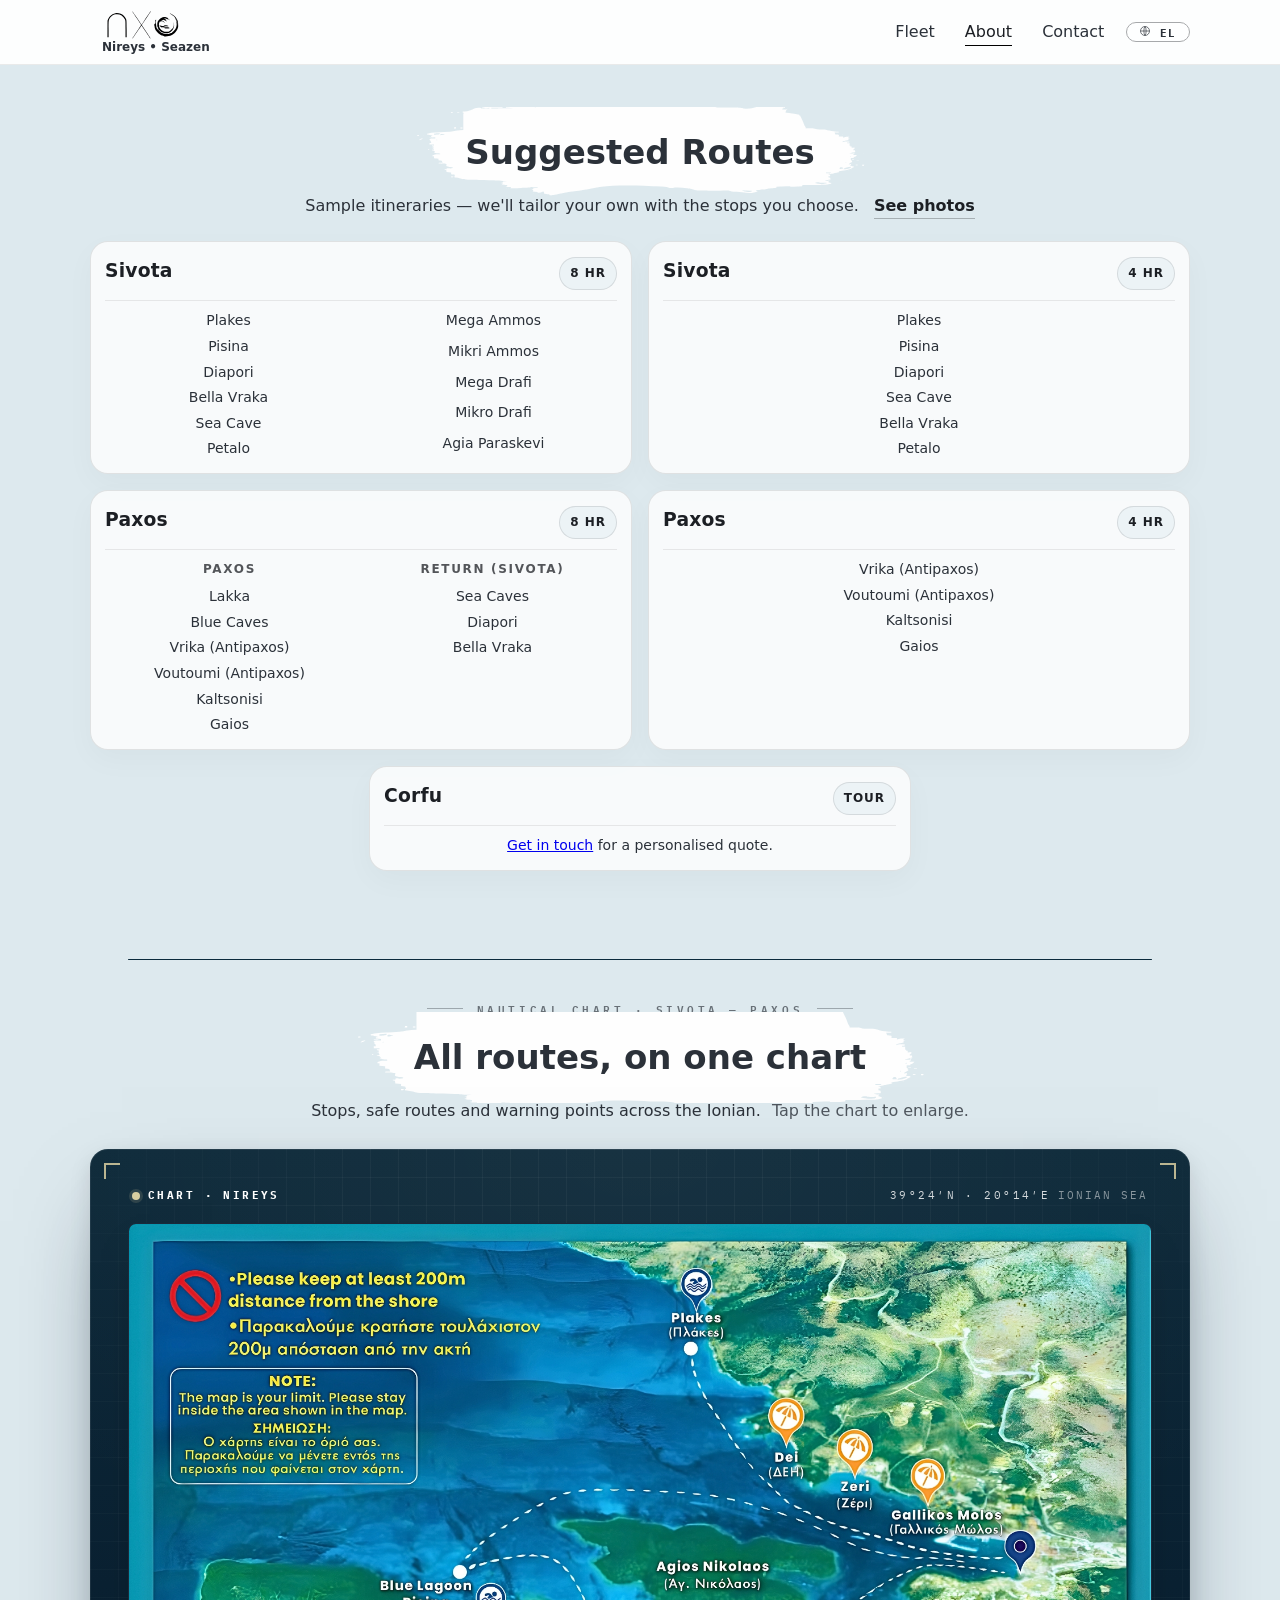
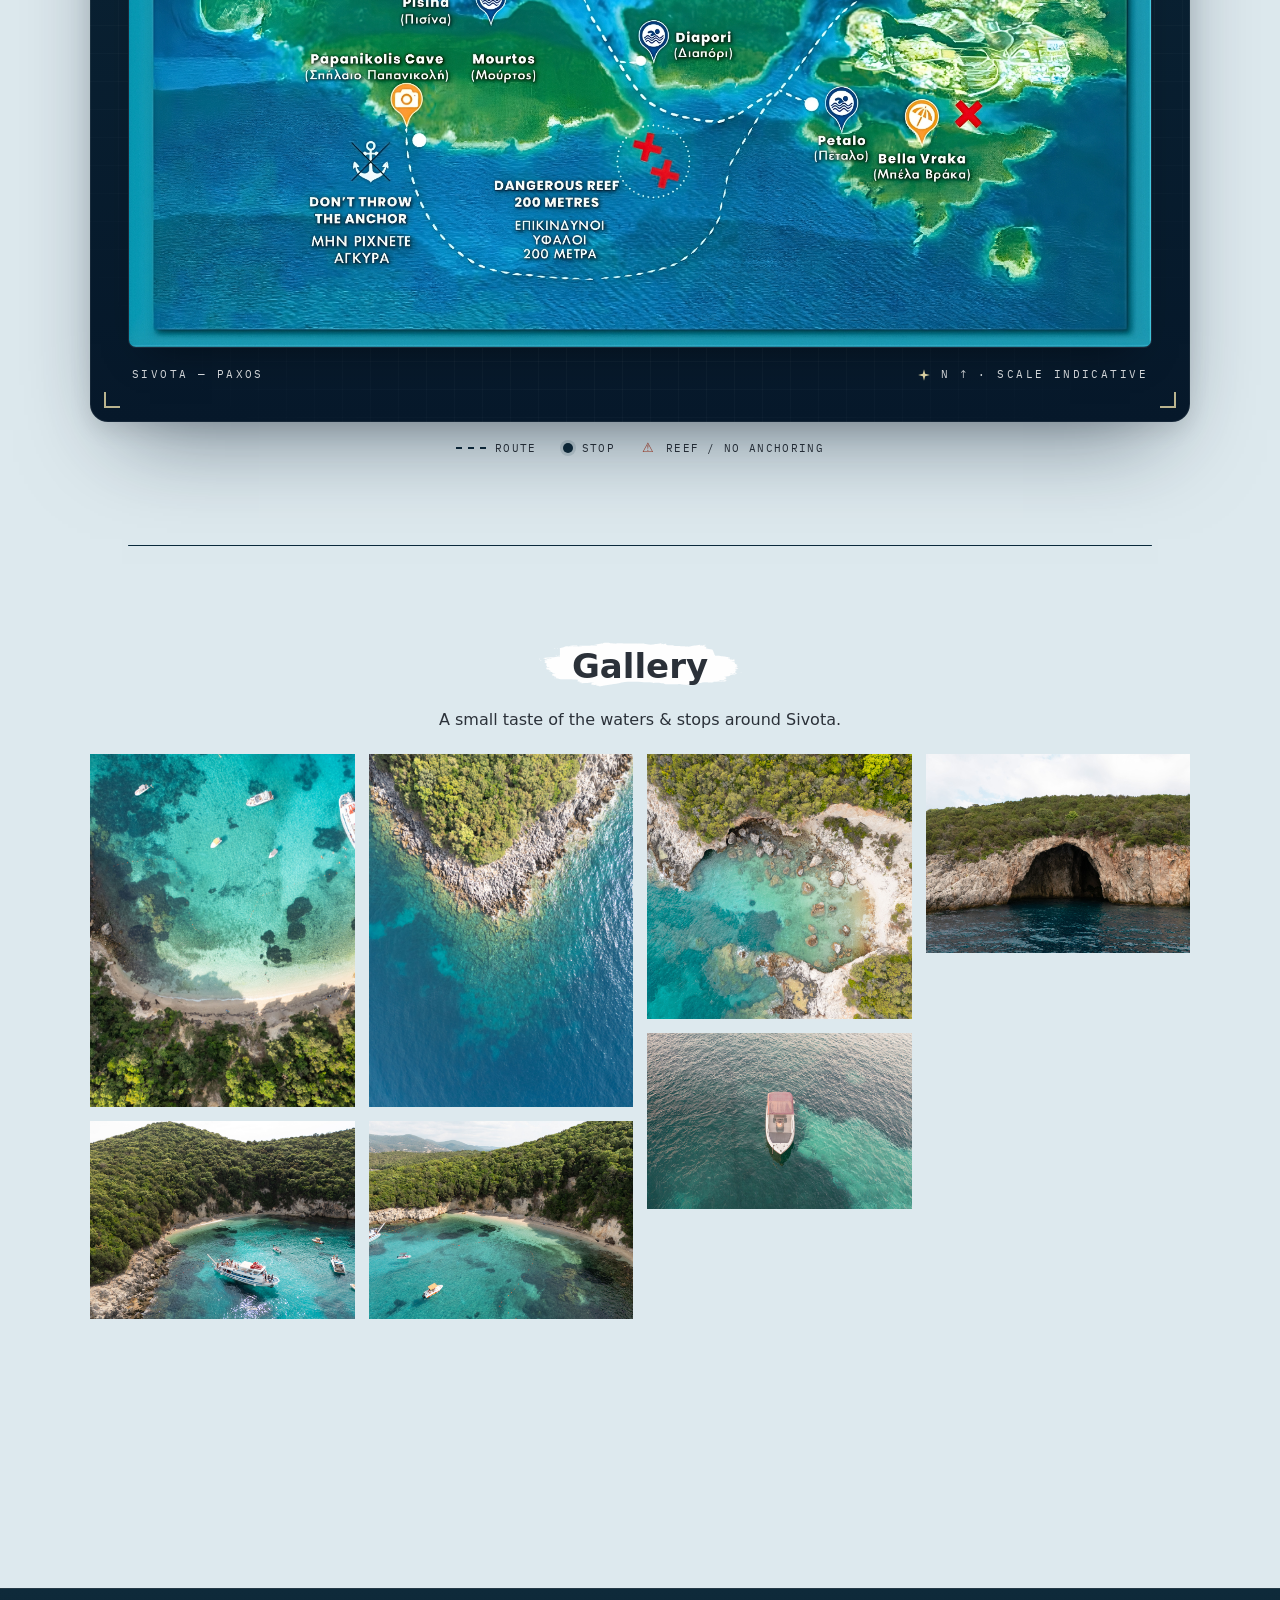
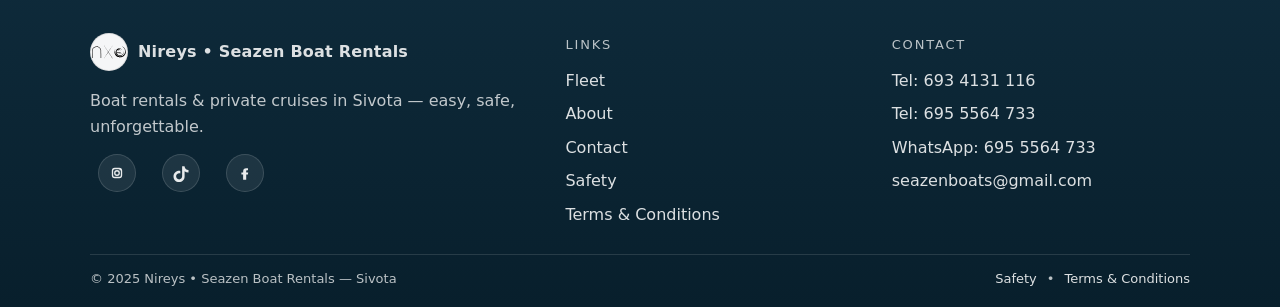
==== commit de4fe34a: "seo" ====
--- a/about.en.html
+++ b/about.en.html
@@ -3,9 +3,41 @@
 <head>
   <meta charset="utf-8"/>
   <meta name="viewport" content="width=device-width, initial-scale=1"/>
-  <title>About &amp; Routes · Nireys • Seazen Boat Rentals — Sivota</title>
-  <meta name="description" content="Suggested routes from Sivota, ideas for stops and a photo gallery — Nireys • Seazen Boat Rentals."/>
+  <title>Sivota — Paxos Boat Routes &amp; Nautical Chart · Nireys • Seazen</title>
+  <meta name="description" content="Suggested boat routes from Sivota to Paxos, Antipaxos &amp; Corfu. Stops, safe routes and an Ionian Sea chart — Nireys • Seazen Boat Rentals."/>
   <link rel="icon" href="assets/logo.svg"/>
+
+  <!-- ===== SEO ===== -->
+  <meta name="keywords" content="sivota paxos boat routes, sivota boat trip, paxos day trip from sivota, antipaxos boats, vrika, voutoumi, bella vraka, blue caves paxos, ionian sea map, boat rental sivota"/>
+  <meta name="robots" content="index,follow,max-image-preview:large,max-snippet:-1"/>
+  <meta name="author" content="Nireys • Seazen Boat Rentals"/>
+  <meta name="theme-color" content="#0e2a3a"/>
+
+  <meta name="geo.region" content="GR-46"/>
+  <meta name="geo.placename" content="Sivota, Thesprotia"/>
+  <meta name="geo.position" content="39.4067;20.2370"/>
+  <meta name="ICBM" content="39.4067, 20.2370"/>
+
+  <link rel="canonical" href="https://www.nireyssivota.com/about.en.html"/>
+  <link rel="alternate" hreflang="el" href="https://www.nireyssivota.com/about.html"/>
+  <link rel="alternate" hreflang="en" href="https://www.nireyssivota.com/about.en.html"/>
+  <link rel="alternate" hreflang="x-default" href="https://www.nireyssivota.com/about.html"/>
+
+  <meta property="og:site_name" content="Nireys • Seazen Boat Rentals"/>
+  <meta property="og:type" content="website"/>
+  <meta property="og:locale" content="en_US"/>
+  <meta property="og:locale:alternate" content="el_GR"/>
+  <meta property="og:title" content="Sivota — Paxos Boat Routes &amp; Nautical Chart · Nireys • Seazen"/>
+  <meta property="og:description" content="Suggested boat routes from Sivota to Paxos &amp; Antipaxos. Stops, safe routes and a printable nautical chart."/>
+  <meta property="og:url" content="https://www.nireyssivota.com/about.en.html"/>
+  <meta property="og:image" content="https://www.nireyssivota.com/img/Sivota_Map_HR.jpg"/>
+  <meta property="og:image:alt" content="Sivota — Paxos route nautical chart"/>
+
+  <meta name="twitter:card" content="summary_large_image"/>
+  <meta name="twitter:title" content="Sivota — Paxos Routes &amp; Chart · Nireys • Seazen"/>
+  <meta name="twitter:description" content="Boat routes from Sivota with stops, safe routes &amp; an Ionian Sea chart."/>
+  <meta name="twitter:image" content="https://www.nireyssivota.com/img/Sivota_Map_HR.jpg"/>
+
   <link rel="stylesheet" href="styles.css"/>
 
   <link rel="preconnect" href="https://fonts.googleapis.com">
@@ -362,6 +394,62 @@
 
   </style>
 
+  <!-- ===== Structured Data: Breadcrumbs + Tourist Trips ===== -->
+  <script type="application/ld+json">
+  {
+    "@context": "https://schema.org",
+    "@graph": [
+      {
+        "@type": "BreadcrumbList",
+        "itemListElement": [
+          {"@type": "ListItem", "position": 1, "name": "Home", "item": "https://www.nireyssivota.com/index.en.html"},
+          {"@type": "ListItem", "position": 2, "name": "Routes & Chart", "item": "https://www.nireyssivota.com/about.en.html"}
+        ]
+      },
+      {
+        "@type": "TouristTrip",
+        "name": "Sivota — 8-hour boat route",
+        "description": "Plakes, Pisina, Diapori, Bella Vraka, Sea Cave, Petalo, Mega Ammos, Mikri Ammos, Mega Drafi, Mikro Drafi, Agia Paraskevi.",
+        "touristType": "Boat day-trip",
+        "itinerary": {
+          "@type": "ItemList",
+          "itemListElement": [
+            {"@type": "ListItem", "position": 1, "name": "Plakes"},
+            {"@type": "ListItem", "position": 2, "name": "Pisina"},
+            {"@type": "ListItem", "position": 3, "name": "Diapori"},
+            {"@type": "ListItem", "position": 4, "name": "Bella Vraka"},
+            {"@type": "ListItem", "position": 5, "name": "Sea Cave"},
+            {"@type": "ListItem", "position": 6, "name": "Petalo"},
+            {"@type": "ListItem", "position": 7, "name": "Mega Ammos"},
+            {"@type": "ListItem", "position": 8, "name": "Mikri Ammos"},
+            {"@type": "ListItem", "position": 9, "name": "Mega Drafi"},
+            {"@type": "ListItem", "position": 10, "name": "Mikro Drafi"},
+            {"@type": "ListItem", "position": 11, "name": "Agia Paraskevi"}
+          ]
+        },
+        "provider": {"@id": "https://www.nireyssivota.com/#business"}
+      },
+      {
+        "@type": "TouristTrip",
+        "name": "Paxos — Antipaxos, 8-hour boat route",
+        "description": "Lakka, Blue Caves, Vrika (Antipaxos), Voutoumi (Antipaxos), Kaltsonisi, Gaios.",
+        "touristType": "Boat day-trip",
+        "itinerary": {
+          "@type": "ItemList",
+          "itemListElement": [
+            {"@type": "ListItem", "position": 1, "name": "Lakka"},
+            {"@type": "ListItem", "position": 2, "name": "Blue Caves"},
+            {"@type": "ListItem", "position": 3, "name": "Vrika (Antipaxos)"},
+            {"@type": "ListItem", "position": 4, "name": "Voutoumi (Antipaxos)"},
+            {"@type": "ListItem", "position": 5, "name": "Kaltsonisi"},
+            {"@type": "ListItem", "position": 6, "name": "Gaios"}
+          ]
+        },
+        "provider": {"@id": "https://www.nireyssivota.com/#business"}
+      }
+    ]
+  }
+  </script>
 </head>
 
 <body>
